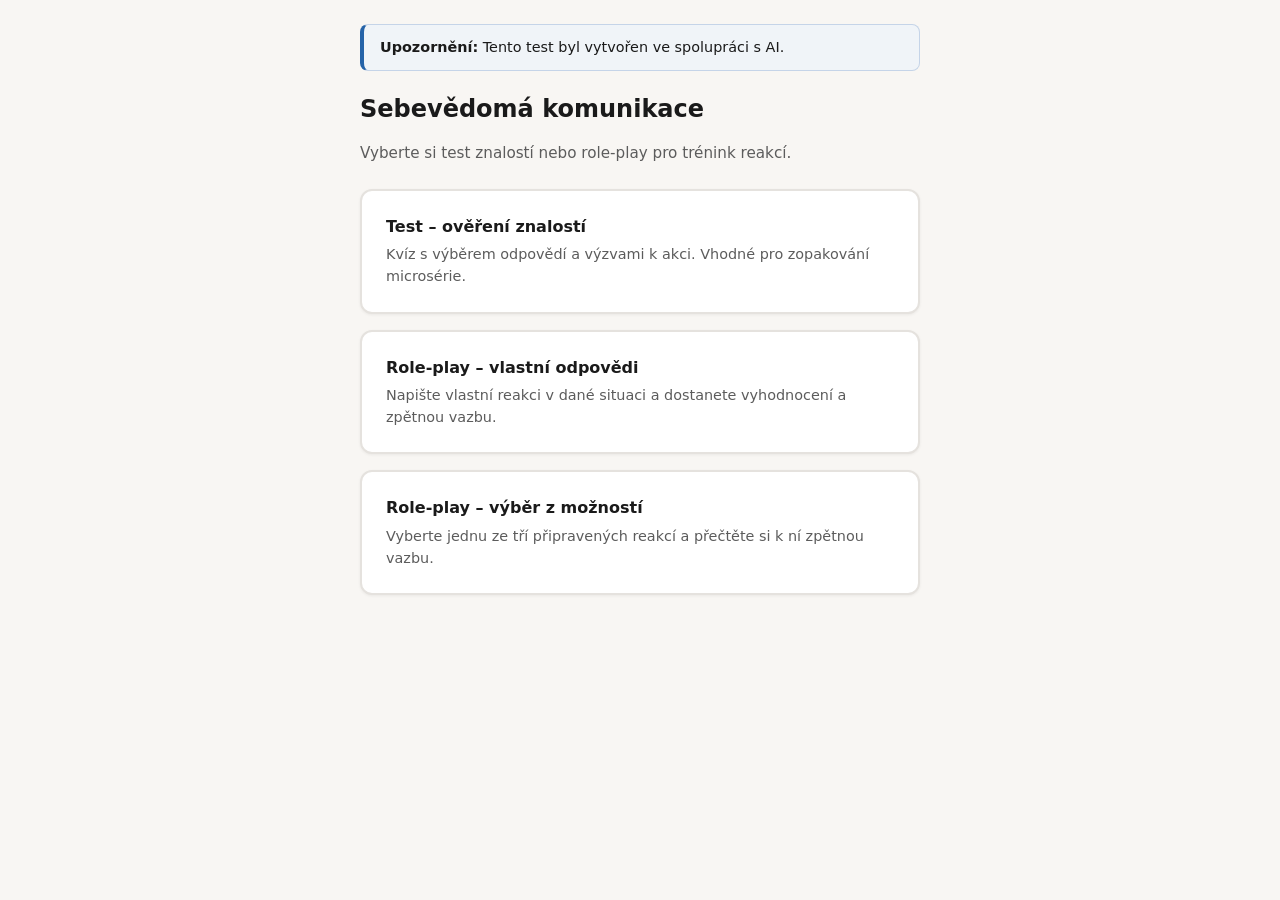
==== index.html @ fa574a8f "Publikovatelná verze testu sebevědomé komunikace. AI upozornění na všech stránkách, Typeform zpětná " ====
<!DOCTYPE html>
<html lang="cs">
<head>
  <meta charset="UTF-8">
  <meta name="viewport" content="width=device-width, initial-scale=1">
  <title>Sebevědomá komunikace</title>
  <link rel="stylesheet" href="site.css">
  <style>
    :root {
      --bg: #f8f6f3;
      --card: #fff;
      --text: #1a1a1a;
      --muted: #5c5c5c;
      --accent: #2563a8;
      --border: #e5e2de;
      --radius: 12px;
      --font: 'Segoe UI', system-ui, sans-serif;
    }
    * { box-sizing: border-box; }
    body {
      font-family: var(--font);
      background: var(--bg);
      color: var(--text);
      line-height: 1.5;
      margin: 0;
      padding: 1.5rem;
      min-height: 100vh;
    }
    .container { max-width: 560px; margin: 0 auto; }
    h1 { font-size: 1.5rem; font-weight: 600; margin: 0 0 0.5rem; }
    .subtitle { color: var(--muted); font-size: 0.95rem; margin-bottom: 1.5rem; }
    .card {
      background: var(--card);
      border-radius: var(--radius);
      padding: 1.5rem;
      margin-bottom: 1rem;
      box-shadow: 0 1px 3px rgba(0,0,0,.06);
      border: 2px solid var(--border);
      text-decoration: none;
      color: inherit;
      display: block;
      transition: border-color .15s, box-shadow .15s;
    }
    .card:hover { border-color: var(--accent); box-shadow: 0 2px 8px rgba(37,99,168,.15); }
    .card strong { display: block; margin-bottom: 0.35rem; }
    .card p { margin: 0; font-size: 0.9rem; color: var(--muted); }
  </style>
</head>
<body>
  <div class="container">
    <div class="ai-notice" role="note">
      <strong>Upozornění:</strong> Tento test byl vytvořen ve spolupráci s AI.
    </div>
    <h1>Sebevědomá komunikace</h1>
    <p class="subtitle">Vyberte si test znalostí nebo role-play pro trénink reakcí.</p>

    <a href="test-sebevedoma-komunikace.html" class="card">
      <strong>Test – ověření znalostí</strong>
      <p>Kvíz s výběrem odpovědí a výzvami k akci. Vhodné pro zopakování microsérie.</p>
    </a>

    <a href="roleplay-free.html" class="card">
      <strong>Role-play – vlastní odpovědi</strong>
      <p>Napište vlastní reakci v dané situaci a dostanete vyhodnocení a zpětnou vazbu.</p>
    </a>

    <a href="roleplay.html" class="card">
      <strong>Role-play – výběr z možností</strong>
      <p>Vyberte jednu ze tří připravených reakcí a přečtěte si k ní zpětnou vazbu.</p>
    </a>
  </div>
</body>
</html>
---- site.css ----
/* Sdílené styly pro veřejnou verzi (GitHub Pages) */

.ai-notice {
  background: #f0f4f8;
  border: 1px solid #c5d4e8;
  border-left: 4px solid #2563a8;
  border-radius: 8px;
  padding: 0.75rem 1rem;
  margin-bottom: 1.25rem;
  font-size: 0.9rem;
  color: #1a1a1a;
  line-height: 1.45;
}

.ai-notice strong {
  font-weight: 600;
}

.typeform-card {
  background: #eaf2fb;
  border: 1px solid #c5d4e8;
  border-left: 4px solid #2563a8;
  border-radius: 12px;
  padding: 1.5rem;
  margin-top: 1.5rem;
  text-align: center;
}

.typeform-card h2 {
  margin: 0 0 0.5rem;
  font-size: 1.15rem;
  color: #1a1a1a;
}

.typeform-card p {
  margin: 0 0 1rem;
  color: #5c5c5c;
  font-size: 0.95rem;
}

.typeform-card .btn-typeform {
  display: inline-block;
  padding: 0.75rem 1.5rem;
  background: #2563a8;
  color: #fff;
  border-radius: 8px;
  font-weight: 600;
  text-decoration: none;
  font-size: 1rem;
}

.typeform-card .btn-typeform:hover {
  filter: brightness(1.05);
}

.typeform-card .typeform-note {
  margin-top: 0.75rem;
  font-size: 0.8rem;
  color: #5c5c5c;
}
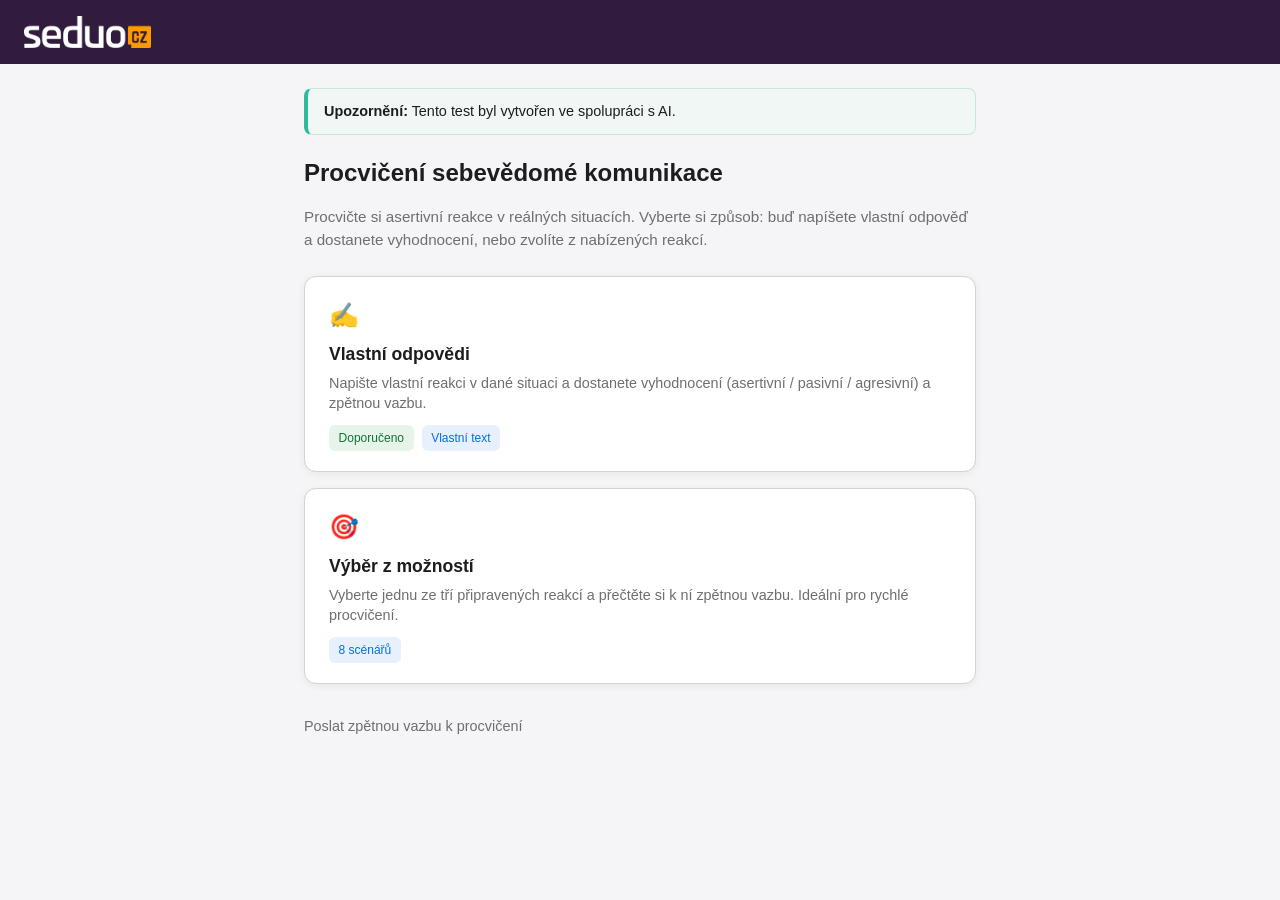
==== commit e1eab1d8: "Obnovit Seduo branding a zjednodušit úvodní stránku. Odstraněn odkaz na kvíz znalostí; fialová hlavi" ====
--- a/index.html
+++ b/index.html
@@ -3,71 +3,42 @@
 <head>
   <meta charset="UTF-8">
   <meta name="viewport" content="width=device-width, initial-scale=1">
-  <title>Sebevědomá komunikace</title>
+  <title>Procvičení sebevědomé komunikace – Seduo</title>
   <link rel="stylesheet" href="site.css">
-  <style>
-    :root {
-      --bg: #f8f6f3;
-      --card: #fff;
-      --text: #1a1a1a;
-      --muted: #5c5c5c;
-      --accent: #2563a8;
-      --border: #e5e2de;
-      --radius: 12px;
-      --font: 'Segoe UI', system-ui, sans-serif;
-    }
-    * { box-sizing: border-box; }
-    body {
-      font-family: var(--font);
-      background: var(--bg);
-      color: var(--text);
-      line-height: 1.5;
-      margin: 0;
-      padding: 1.5rem;
-      min-height: 100vh;
-    }
-    .container { max-width: 560px; margin: 0 auto; }
-    h1 { font-size: 1.5rem; font-weight: 600; margin: 0 0 0.5rem; }
-    .subtitle { color: var(--muted); font-size: 0.95rem; margin-bottom: 1.5rem; }
-    .card {
-      background: var(--card);
-      border-radius: var(--radius);
-      padding: 1.5rem;
-      margin-bottom: 1rem;
-      box-shadow: 0 1px 3px rgba(0,0,0,.06);
-      border: 2px solid var(--border);
-      text-decoration: none;
-      color: inherit;
-      display: block;
-      transition: border-color .15s, box-shadow .15s;
-    }
-    .card:hover { border-color: var(--accent); box-shadow: 0 2px 8px rgba(37,99,168,.15); }
-    .card strong { display: block; margin-bottom: 0.35rem; }
-    .card p { margin: 0; font-size: 0.9rem; color: var(--muted); }
-  </style>
 </head>
 <body>
-  <div class="container">
+  <header class="seduo-header">
+    <img src="Logo%20Seduo%20CZ%20bile.png" alt="Seduo CZ" class="seduo-header-logo">
+  </header>
+  <main class="seduo-main">
     <div class="ai-notice" role="note">
       <strong>Upozornění:</strong> Tento test byl vytvořen ve spolupráci s AI.
     </div>
-    <h1>Sebevědomá komunikace</h1>
-    <p class="subtitle">Vyberte si test znalostí nebo role-play pro trénink reakcí.</p>
 
-    <a href="test-sebevedoma-komunikace.html" class="card">
-      <strong>Test – ověření znalostí</strong>
-      <p>Kvíz s výběrem odpovědí a výzvami k akci. Vhodné pro zopakování microsérie.</p>
-    </a>
+    <h1 class="seduo-title">Procvičení sebevědomé komunikace</h1>
+    <p class="seduo-desc">Procvičte si asertivní reakce v reálných situacích. Vyberte si způsob: buď napíšete vlastní odpověď a dostanete vyhodnocení, nebo zvolíte z nabízených reakcí.</p>
 
-    <a href="roleplay-free.html" class="card">
-      <strong>Role-play – vlastní odpovědi</strong>
-      <p>Napište vlastní reakci v dané situaci a dostanete vyhodnocení a zpětnou vazbu.</p>
-    </a>
+    <div class="exercise-grid">
+      <a href="roleplay-free.html" class="exercise-card">
+        <div class="icon">✍️</div>
+        <div class="title">Vlastní odpovědi</div>
+        <p class="desc">Napište vlastní reakci v dané situaci a dostanete vyhodnocení (asertivní / pasivní / agresivní) a zpětnou vazbu.</p>
+        <div class="badges">
+          <span class="badge recommended">Doporučeno</span>
+          <span class="badge">Vlastní text</span>
+        </div>
+      </a>
+      <a href="roleplay.html" class="exercise-card">
+        <div class="icon">🎯</div>
+        <div class="title">Výběr z možností</div>
+        <p class="desc">Vyberte jednu ze tří připravených reakcí a přečtěte si k ní zpětnou vazbu. Ideální pro rychlé procvičení.</p>
+        <div class="badges"><span class="badge">8 scénářů</span></div>
+      </a>
+    </div>
 
-    <a href="roleplay.html" class="card">
-      <strong>Role-play – výběr z možností</strong>
-      <p>Vyberte jednu ze tří připravených reakcí a přečtěte si k ní zpětnou vazbu.</p>
-    </a>
-  </div>
+    <p class="footer-link">
+      <a href="https://lmc4.typeform.com/to/emV4D50T" target="_blank" rel="noopener noreferrer">Poslat zpětnou vazbu k procvičení</a>
+    </p>
+  </main>
 </body>
 </html>
--- a/site.css
+++ b/site.css
@@ -1,14 +1,102 @@
-/* Sdílené styly pro veřejnou verzi (GitHub Pages) */
-
+/* Seduo branding – sdílené styly (GitHub Pages) */
+
+:root {
+  --seduo-bg: #f5f5f7;
+  --seduo-card: #ffffff;
+  --seduo-text: #1d1d1f;
+  --seduo-muted: #6e6e73;
+  --seduo-accent: #0071e3;
+  --seduo-green: #30B99B;
+  --seduo-header: #321C3D;
+  --seduo-border: #d2d2d7;
+  --seduo-radius: 12px;
+  --seduo-shadow: 0 2px 8px rgba(0, 0, 0, 0.06);
+  --font: -apple-system, BlinkMacSystemFont, 'Segoe UI', Roboto, sans-serif;
+  /* aliasy pro starší šablony v JS */
+  --muted: var(--seduo-muted);
+  --text: var(--seduo-text);
+  --assertive: #137333;
+  --passive: #b45309;
+  --aggressive: #b91c1c;
+}
+
+* { box-sizing: border-box; }
+
+body {
+  font-family: var(--font);
+  background: var(--seduo-bg);
+  color: var(--seduo-text);
+  line-height: 1.5;
+  margin: 0;
+  padding: 0;
+  min-height: 100vh;
+}
+
+.seduo-header {
+  background: var(--seduo-header);
+  padding: 1rem 1.5rem;
+}
+
+.seduo-header-logo {
+  height: 32px;
+  width: auto;
+  display: block;
+}
+
+.seduo-main {
+  padding: 1.5rem;
+  max-width: 720px;
+  margin: 0 auto;
+}
+
+.seduo-title {
+  font-size: 1.5rem;
+  font-weight: 700;
+  margin: 0 0 0.5rem;
+  color: var(--seduo-text);
+}
+
+.seduo-desc {
+  color: var(--seduo-muted);
+  font-size: 0.95rem;
+  margin-bottom: 1.5rem;
+  line-height: 1.5;
+}
+
+.seduo-scenario-title {
+  font-size: 1.35rem;
+  font-weight: 700;
+  margin: 0 0 0.75rem;
+  color: var(--seduo-green);
+}
+
+.back-link {
+  display: inline-block;
+  margin-bottom: 1rem;
+  font-size: 0.9rem;
+  color: var(--seduo-muted);
+  text-decoration: none;
+}
+
+.back-link:hover {
+  text-decoration: underline;
+  color: var(--seduo-text);
+}
+
+.back-links {
+  margin-bottom: 1rem;
+}
+
+/* AI upozornění */
 .ai-notice {
-  background: #f0f4f8;
-  border: 1px solid #c5d4e8;
-  border-left: 4px solid #2563a8;
+  background: #f0f7f5;
+  border: 1px solid #c5e8df;
+  border-left: 4px solid var(--seduo-green);
   border-radius: 8px;
   padding: 0.75rem 1rem;
   margin-bottom: 1.25rem;
   font-size: 0.9rem;
-  color: #1a1a1a;
+  color: var(--seduo-text);
   line-height: 1.45;
 }
 
@@ -16,10 +104,271 @@
   font-weight: 600;
 }
 
+/* Karty výběru na úvodní stránce */
+.exercise-grid {
+  display: flex;
+  flex-direction: column;
+  gap: 1rem;
+}
+
+.exercise-card {
+  display: block;
+  background: var(--seduo-card);
+  border-radius: var(--seduo-radius);
+  padding: 1.25rem 1.5rem;
+  text-decoration: none;
+  color: inherit;
+  border: 1px solid var(--seduo-border);
+  box-shadow: var(--seduo-shadow);
+  transition: border-color 0.2s, box-shadow 0.2s;
+}
+
+.exercise-card:hover {
+  border-color: var(--seduo-green);
+  box-shadow: 0 4px 12px rgba(48, 185, 155, 0.15);
+}
+
+.exercise-card .icon {
+  font-size: 1.5rem;
+  margin-bottom: 0.5rem;
+}
+
+.exercise-card .title {
+  font-size: 1.1rem;
+  font-weight: 600;
+  margin: 0 0 0.35rem;
+}
+
+.exercise-card .desc {
+  font-size: 0.9rem;
+  color: var(--seduo-muted);
+  margin: 0 0 0.75rem;
+  line-height: 1.4;
+}
+
+.exercise-card .badges {
+  display: flex;
+  flex-wrap: wrap;
+  gap: 0.5rem;
+}
+
+.badge {
+  font-size: 0.75rem;
+  padding: 0.25rem 0.6rem;
+  border-radius: 6px;
+  background: #e8f0fe;
+  color: var(--seduo-accent);
+  font-weight: 500;
+}
+
+.badge.recommended {
+  background: #e6f4ea;
+  color: #137333;
+}
+
+.footer-link {
+  margin-top: 2rem;
+  font-size: 0.9rem;
+}
+
+.footer-link a {
+  color: var(--seduo-muted);
+  text-decoration: none;
+}
+
+.footer-link a:hover {
+  text-decoration: underline;
+}
+
+/* Role-play komponenty */
+.card {
+  background: var(--seduo-card);
+  border-radius: var(--seduo-radius);
+  padding: 1.25rem 1.5rem;
+  margin-bottom: 1rem;
+  border: 1px solid var(--seduo-border);
+  box-shadow: var(--seduo-shadow);
+}
+
+.card-clickable {
+  cursor: pointer;
+  transition: border-color 0.2s, box-shadow 0.2s;
+}
+
+.card-clickable:hover {
+  border-color: var(--seduo-green);
+  box-shadow: 0 4px 12px rgba(48, 185, 155, 0.12);
+}
+
+.partner-bubble {
+  background: var(--seduo-card);
+  border-left: 4px solid var(--seduo-green);
+  padding: 1rem 1.25rem;
+  border-radius: 8px;
+  margin-bottom: 1.25rem;
+  border: 1px solid var(--seduo-border);
+}
+
+.partner-bubble .who {
+  font-size: 0.8rem;
+  color: var(--seduo-muted);
+  margin-bottom: 0.35rem;
+}
+
+.option-btn {
+  display: block;
+  width: 100%;
+  text-align: left;
+  padding: 1rem 1.25rem;
+  margin-bottom: 0.5rem;
+  border: 1px solid var(--seduo-border);
+  border-radius: 8px;
+  background: var(--seduo-card);
+  font-family: inherit;
+  font-size: 0.95rem;
+  cursor: pointer;
+  transition: border-color 0.15s, background 0.15s;
+}
+
+.option-btn:hover {
+  border-color: var(--seduo-green);
+  background: #e0f2ef;
+}
+
+.option-btn .option-label {
+  font-size: 0.8rem;
+  color: var(--seduo-muted);
+  margin-bottom: 0.35rem;
+}
+
+.your-reply {
+  margin-top: 1rem;
+  padding: 1rem;
+  border-radius: 8px;
+  background: #f0f7f5;
+  border: 1px solid var(--seduo-border);
+}
+
+.your-reply .label {
+  font-size: 0.8rem;
+  color: var(--seduo-muted);
+  margin-bottom: 0.35rem;
+}
+
+.feedback {
+  margin-top: 1rem;
+  padding: 1rem 1.25rem;
+  border-radius: 8px;
+  font-weight: 500;
+}
+
+.feedback.assertive {
+  background: #e6f4ea;
+  color: var(--assertive);
+  border: 1px solid #81c995;
+}
+
+.feedback.passive {
+  background: #fef7e0;
+  color: #92400e;
+  border: 1px solid #fcd34d;
+}
+
+.feedback.aggressive {
+  background: #fce8e6;
+  color: var(--aggressive);
+  border: 1px solid #f5a5a5;
+}
+
+.feedback.unclear {
+  background: #f3f4f6;
+  color: #374151;
+  border: 1px solid #d1d5db;
+}
+
+.microkurz-hint {
+  margin-top: 0.75rem;
+  padding: 0.6rem 0.9rem;
+  background: #fff;
+  border-radius: 6px;
+  border: 1px solid var(--seduo-border);
+  font-weight: 400;
+  font-size: 0.9rem;
+}
+
+.microkurz-hint strong {
+  color: var(--seduo-green);
+}
+
+.scenario-tag {
+  display: inline-block;
+  font-size: 0.75rem;
+  color: var(--seduo-muted);
+  background: #f0f0ee;
+  padding: 0.2rem 0.6rem;
+  border-radius: 4px;
+  margin-left: 0.5rem;
+  font-weight: 500;
+}
+
+.btn {
+  display: inline-block;
+  padding: 0.75rem 1.5rem;
+  background: var(--seduo-green);
+  color: #fff;
+  border: none;
+  border-radius: 8px;
+  font-family: inherit;
+  font-size: 1rem;
+  font-weight: 600;
+  cursor: pointer;
+  margin-top: 0.5rem;
+  margin-right: 0.5rem;
+  text-decoration: none;
+}
+
+.btn:hover {
+  filter: brightness(1.05);
+}
+
+.btn-secondary {
+  background: var(--seduo-border);
+  color: var(--seduo-text);
+}
+
+.btn:disabled {
+  opacity: 0.6;
+  cursor: not-allowed;
+}
+
+.hidden {
+  display: none !important;
+}
+
+.section-title {
+  font-size: 1rem;
+  font-weight: 600;
+  margin-bottom: 0.75rem;
+}
+
+.context-block {
+  color: var(--seduo-text);
+  font-size: 0.95rem;
+  margin-bottom: 1rem;
+  line-height: 1.5;
+}
+
+.subtitle {
+  color: var(--seduo-muted);
+  font-size: 0.95rem;
+  margin-bottom: 1.5rem;
+}
+
+/* Typeform karta */
 .typeform-card {
-  background: #eaf2fb;
-  border: 1px solid #c5d4e8;
-  border-left: 4px solid #2563a8;
+  background: #e0f2ef;
+  border: 1px solid #c5e8df;
+  border-left: 4px solid var(--seduo-green);
   border-radius: 12px;
   padding: 1.5rem;
   margin-top: 1.5rem;
@@ -29,19 +378,19 @@
 .typeform-card h2 {
   margin: 0 0 0.5rem;
   font-size: 1.15rem;
-  color: #1a1a1a;
+  color: var(--seduo-text);
 }
 
 .typeform-card p {
   margin: 0 0 1rem;
-  color: #5c5c5c;
+  color: var(--seduo-muted);
   font-size: 0.95rem;
 }
 
 .typeform-card .btn-typeform {
   display: inline-block;
   padding: 0.75rem 1.5rem;
-  background: #2563a8;
+  background: var(--seduo-green);
   color: #fff;
   border-radius: 8px;
   font-weight: 600;
@@ -56,5 +405,56 @@
 .typeform-card .typeform-note {
   margin-top: 0.75rem;
   font-size: 0.8rem;
-  color: #5c5c5c;
-}
+  color: var(--seduo-muted);
+}
+
+.textarea-wrap {
+  margin-bottom: 1rem;
+}
+
+.textarea-wrap label {
+  display: block;
+  font-weight: 600;
+  margin-bottom: 0.5rem;
+  font-size: 0.95rem;
+}
+
+.textarea-wrap textarea {
+  width: 100%;
+  min-height: 100px;
+  padding: 1rem;
+  border: 2px solid var(--seduo-border);
+  border-radius: 8px;
+  font-family: inherit;
+  font-size: 0.95rem;
+  resize: vertical;
+}
+
+.textarea-wrap textarea:focus {
+  outline: none;
+  border-color: var(--seduo-green);
+}
+
+.eval-badge {
+  display: inline-block;
+  padding: 0.25rem 0.75rem;
+  border-radius: 6px;
+  font-size: 0.9rem;
+  font-weight: 600;
+  margin-bottom: 0.5rem;
+}
+
+.eval-badge.assertive { background: #e6f4ea; color: var(--assertive); }
+.eval-badge.passive { background: #fef7e0; color: #92400e; }
+.eval-badge.aggressive { background: #fce8e6; color: var(--aggressive); }
+.eval-badge.unclear { background: #e5e7eb; color: #374151; }
+
+.tip {
+  font-size: 0.9rem;
+  margin-top: 0.75rem;
+  color: var(--seduo-muted);
+}
+
+.tip strong {
+  color: var(--seduo-text);
+}
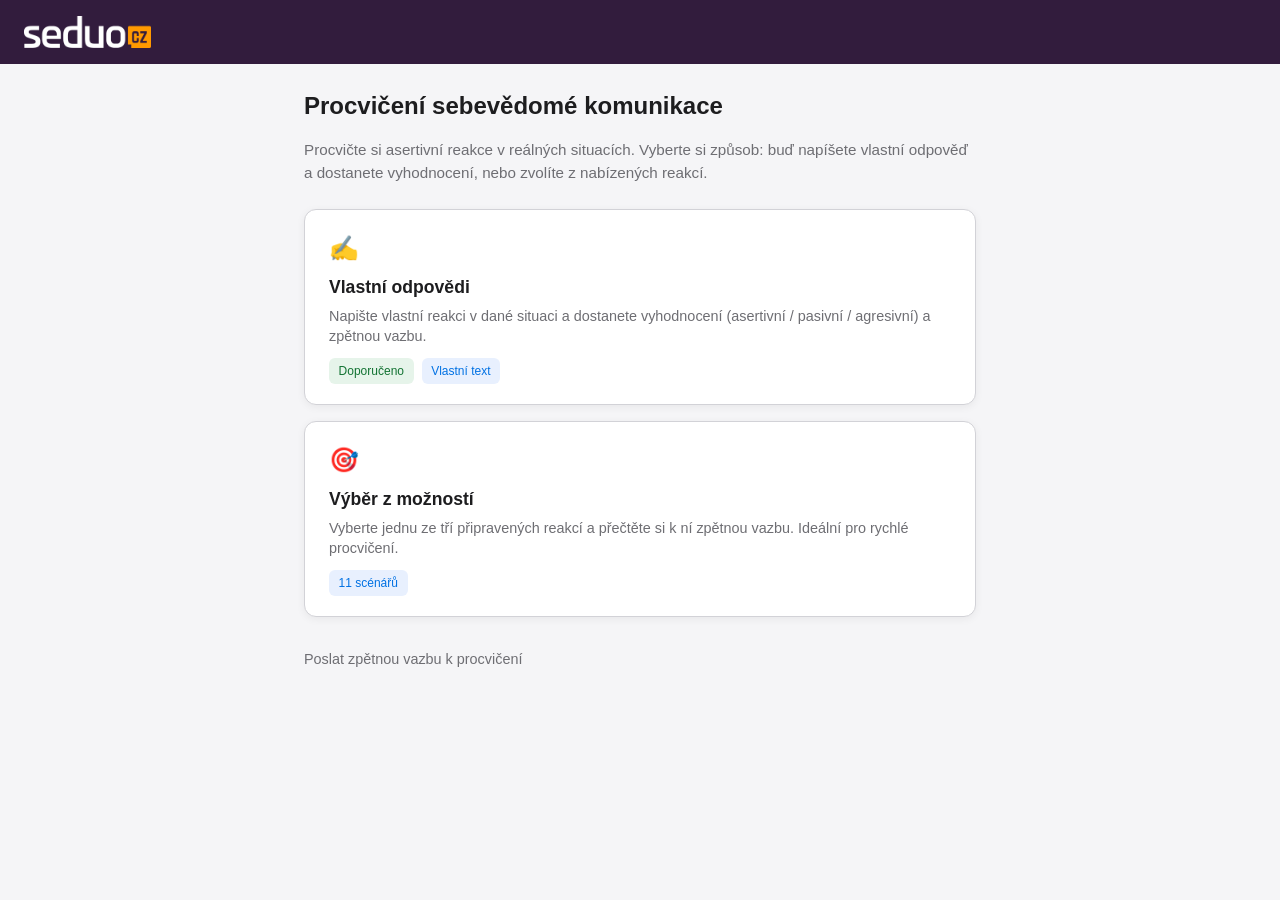
==== commit 1564ba46: "Upravit role-play UI a doplnit dokumentaci k revizi textů. Odstranit AI banner a microkurz štítky, o" ====
--- a/index.html
+++ b/index.html
@@ -11,10 +11,6 @@
     <img src="Logo%20Seduo%20CZ%20bile.png" alt="Seduo CZ" class="seduo-header-logo">
   </header>
   <main class="seduo-main">
-    <div class="ai-notice" role="note">
-      <strong>Upozornění:</strong> Tento test byl vytvořen ve spolupráci s AI.
-    </div>
-
     <h1 class="seduo-title">Procvičení sebevědomé komunikace</h1>
     <p class="seduo-desc">Procvičte si asertivní reakce v reálných situacích. Vyberte si způsob: buď napíšete vlastní odpověď a dostanete vyhodnocení, nebo zvolíte z nabízených reakcí.</p>
 
@@ -32,7 +28,7 @@
         <div class="icon">🎯</div>
         <div class="title">Výběr z možností</div>
         <p class="desc">Vyberte jednu ze tří připravených reakcí a přečtěte si k ní zpětnou vazbu. Ideální pro rychlé procvičení.</p>
-        <div class="badges"><span class="badge">8 scénářů</span></div>
+        <div class="badges"><span class="badge">11 scénářů</span></div>
       </a>
     </div>
 
--- a/site.css
+++ b/site.css
@@ -87,23 +87,6 @@
   margin-bottom: 1rem;
 }
 
-/* AI upozornění */
-.ai-notice {
-  background: #f0f7f5;
-  border: 1px solid #c5e8df;
-  border-left: 4px solid var(--seduo-green);
-  border-radius: 8px;
-  padding: 0.75rem 1rem;
-  margin-bottom: 1.25rem;
-  font-size: 0.9rem;
-  color: var(--seduo-text);
-  line-height: 1.45;
-}
-
-.ai-notice strong {
-  font-weight: 600;
-}
-
 /* Karty výběru na úvodní stránce */
 .exercise-grid {
   display: flex;
@@ -284,31 +267,6 @@
   background: #f3f4f6;
   color: #374151;
   border: 1px solid #d1d5db;
-}
-
-.microkurz-hint {
-  margin-top: 0.75rem;
-  padding: 0.6rem 0.9rem;
-  background: #fff;
-  border-radius: 6px;
-  border: 1px solid var(--seduo-border);
-  font-weight: 400;
-  font-size: 0.9rem;
-}
-
-.microkurz-hint strong {
-  color: var(--seduo-green);
-}
-
-.scenario-tag {
-  display: inline-block;
-  font-size: 0.75rem;
-  color: var(--seduo-muted);
-  background: #f0f0ee;
-  padding: 0.2rem 0.6rem;
-  border-radius: 4px;
-  margin-left: 0.5rem;
-  font-weight: 500;
 }
 
 .btn {
@@ -458,3 +416,166 @@
 .tip strong {
   color: var(--seduo-text);
 }
+
+/* Role-play – výběr variant (původní vizuál) */
+.roleplay-intro-prep {
+  margin-bottom: 1rem;
+}
+
+.dialogue-container {
+  background: var(--seduo-card);
+  border-radius: 14px;
+  padding: 1.25rem 1.5rem;
+  margin-bottom: 1.5rem;
+  border: 1px solid var(--seduo-border);
+  box-shadow: var(--seduo-shadow);
+}
+
+.dialogue {
+  margin-bottom: 0.5rem;
+}
+
+.chat-row {
+  display: flex;
+  align-items: flex-end;
+  gap: 0.5rem;
+  margin-bottom: 1rem;
+}
+
+.chat-row.partner {
+  justify-content: flex-start;
+}
+
+.chat-row.you {
+  justify-content: flex-end;
+}
+
+.chat-avatar {
+  width: 36px;
+  height: 36px;
+  border-radius: 10px;
+  display: flex;
+  align-items: center;
+  justify-content: center;
+  font-size: 1.25rem;
+  flex-shrink: 0;
+}
+
+.chat-row.partner .chat-avatar {
+  background: #e8e8ed;
+}
+
+.chat-row.you .chat-avatar {
+  background: rgba(48, 185, 155, 0.2);
+}
+
+.chat-bubble {
+  max-width: 85%;
+  padding: 0.9rem 1.1rem;
+  font-size: 0.95rem;
+  line-height: 1.45;
+}
+
+.chat-row.partner .chat-bubble {
+  background: var(--seduo-card);
+  color: var(--seduo-text);
+  border: 1px solid var(--seduo-border);
+  border-radius: 14px 14px 14px 4px;
+  box-shadow: 0 1px 2px rgba(0, 0, 0, 0.04);
+}
+
+.chat-row.you .chat-bubble {
+  background: var(--seduo-green);
+  color: #fff;
+  border-radius: 14px 14px 4px 14px;
+  box-shadow: 0 1px 2px rgba(0, 0, 0, 0.08);
+}
+
+.choice-label {
+  font-size: 1rem;
+  font-weight: 700;
+  margin: 1.25rem 0 0.75rem;
+  color: var(--seduo-green);
+  text-align: center;
+}
+
+.roleplay-options .option-btn {
+  display: flex;
+  align-items: center;
+  gap: 1rem;
+  width: 100%;
+  text-align: left;
+  padding: 1rem 1.25rem;
+  margin-bottom: 0.75rem;
+  border: 1px solid var(--seduo-border);
+  border-radius: 12px;
+  background: var(--seduo-card);
+  font-family: inherit;
+  font-size: 0.95rem;
+  cursor: pointer;
+  transition: border-color 0.2s, box-shadow 0.2s;
+  box-shadow: 0 1px 3px rgba(0, 0, 0, 0.06);
+}
+
+.roleplay-options .option-btn:hover:not(:disabled) {
+  border-color: var(--seduo-green);
+  box-shadow: 0 4px 12px rgba(48, 185, 155, 0.15);
+}
+
+.roleplay-options .option-btn .opt-num {
+  width: 28px;
+  height: 28px;
+  border-radius: 50%;
+  background: #e0f2ef;
+  border: 2px solid var(--seduo-green);
+  color: var(--seduo-green);
+  font-weight: 700;
+  font-size: 0.9rem;
+  display: flex;
+  align-items: center;
+  justify-content: center;
+  flex-shrink: 0;
+}
+
+.roleplay-options .option-btn .opt-text {
+  flex: 1;
+  color: var(--seduo-text);
+}
+
+.roleplay-options .option-btn .opt-label {
+  display: none;
+}
+
+.roleplay-options .option-btn.selected {
+  border: 2px solid var(--seduo-green);
+  background: #e0f2ef;
+  box-shadow: 0 2px 8px rgba(48, 185, 155, 0.2);
+}
+
+.roleplay-options .option-btn.selected .opt-num {
+  background: var(--seduo-green);
+  color: #fff;
+}
+
+.roleplay-options .option-btn.selected::after {
+  content: ' ✓ Vaše volba';
+  margin-left: auto;
+  font-size: 0.85rem;
+  font-weight: 600;
+  color: var(--seduo-green);
+  flex-shrink: 0;
+}
+
+.roleplay-options .option-btn:disabled {
+  cursor: default;
+}
+
+#step-actions {
+  margin-top: 1rem;
+}
+
+.step-progress {
+  margin-bottom: 0.5rem;
+  font-size: 0.9rem;
+  color: var(--seduo-muted);
+}
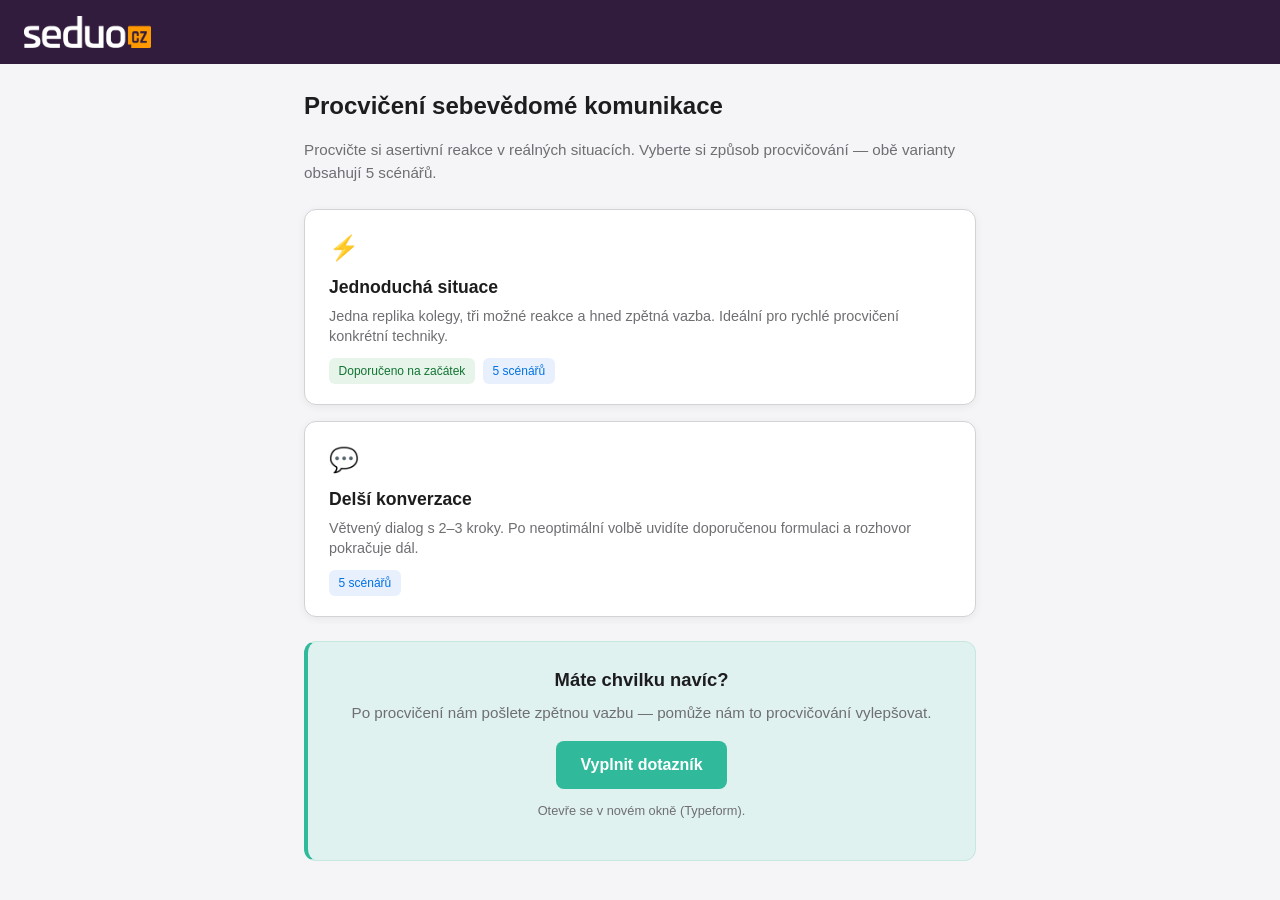
==== commit 34ce9712: "Nahradit procvičování dvěma režimy: jednoduché situace a větvené konverzace. Student si na úvodní st" ====
--- a/index.html
+++ b/index.html
@@ -12,29 +12,32 @@
   </header>
   <main class="seduo-main">
     <h1 class="seduo-title">Procvičení sebevědomé komunikace</h1>
-    <p class="seduo-desc">Procvičte si asertivní reakce v reálných situacích. Vyberte si způsob: buď napíšete vlastní odpověď a dostanete vyhodnocení, nebo zvolíte z nabízených reakcí.</p>
+    <p class="seduo-desc">Procvičte si asertivní reakce v reálných situacích. Vyberte si způsob procvičování — obě varianty obsahují 5 scénářů.</p>
 
     <div class="exercise-grid">
-      <a href="roleplay-free.html" class="exercise-card">
-        <div class="icon">✍️</div>
-        <div class="title">Vlastní odpovědi</div>
-        <p class="desc">Napište vlastní reakci v dané situaci a dostanete vyhodnocení (asertivní / pasivní / agresivní) a zpětnou vazbu.</p>
+      <a href="roleplay.html" class="exercise-card">
+        <div class="icon">⚡</div>
+        <div class="title">Jednoduchá situace</div>
+        <p class="desc">Jedna replika kolegy, tři možné reakce a hned zpětná vazba. Ideální pro rychlé procvičení konkrétní techniky.</p>
         <div class="badges">
-          <span class="badge recommended">Doporučeno</span>
-          <span class="badge">Vlastní text</span>
+          <span class="badge recommended">Doporučeno na začátek</span>
+          <span class="badge">5 scénářů</span>
         </div>
       </a>
-      <a href="roleplay.html" class="exercise-card">
-        <div class="icon">🎯</div>
-        <div class="title">Výběr z možností</div>
-        <p class="desc">Vyberte jednu ze tří připravených reakcí a přečtěte si k ní zpětnou vazbu. Ideální pro rychlé procvičení.</p>
-        <div class="badges"><span class="badge">11 scénářů</span></div>
+      <a href="roleplay-branched.html" class="exercise-card">
+        <div class="icon">💬</div>
+        <div class="title">Delší konverzace</div>
+        <p class="desc">Větvený dialog s 2–3 kroky. Po neoptimální volbě uvidíte doporučenou formulaci a rozhovor pokračuje dál.</p>
+        <div class="badges"><span class="badge">5 scénářů</span></div>
       </a>
     </div>
 
-    <p class="footer-link">
-      <a href="https://lmc4.typeform.com/to/emV4D50T" target="_blank" rel="noopener noreferrer">Poslat zpětnou vazbu k procvičení</a>
-    </p>
+    <div class="typeform-card">
+      <h2>Máte chvilku navíc?</h2>
+      <p>Po procvičení nám pošlete zpětnou vazbu — pomůže nám to procvičování vylepšovat.</p>
+      <a class="btn-typeform" href="https://lmc4.typeform.com/to/emV4D50T" target="_blank" rel="noopener noreferrer">Vyplnit dotazník</a>
+      <p class="typeform-note">Otevře se v novém okně (Typeform).</p>
+    </div>
   </main>
 </body>
 </html>
--- a/site.css
+++ b/site.css
@@ -579,3 +579,79 @@
   font-size: 0.9rem;
   color: var(--seduo-muted);
 }
+
+.suboptimal-panel {
+  margin-top: 1rem;
+  padding: 1rem 1.25rem;
+  border-radius: 8px;
+  background: #fef7e0;
+  border: 1px solid #fcd34d;
+  color: #78350f;
+}
+
+.suboptimal-title {
+  font-weight: 700;
+  margin: 0 0 0.75rem;
+}
+
+.suboptimal-label {
+  font-size: 0.85rem;
+  font-weight: 600;
+  margin: 0 0 0.35rem;
+}
+
+.recommended-text {
+  font-style: italic;
+  margin: 0 0 0.75rem;
+  line-height: 1.45;
+}
+
+.recommended-why {
+  font-size: 0.9rem;
+  margin: 0;
+  line-height: 1.45;
+}
+
+.ending-summary {
+  background: var(--seduo-card);
+  border: 1px solid var(--seduo-border);
+  border-radius: var(--seduo-radius);
+  padding: 1.25rem 1.5rem;
+  margin-bottom: 1rem;
+  line-height: 1.5;
+}
+
+.microkurz-panel {
+  background: #e0f2ef;
+  border: 1px solid #c5e8df;
+  border-left: 4px solid var(--seduo-green);
+  border-radius: var(--seduo-radius);
+  padding: 1.25rem 1.5rem;
+  margin-bottom: 1.5rem;
+}
+
+.microkurz-intro {
+  margin: 0 0 0.75rem;
+  font-weight: 600;
+}
+
+.microkurz-item {
+  margin: 0 0 0.75rem;
+}
+
+.microkurz-item:last-child {
+  margin-bottom: 0;
+}
+
+.microkurz-lecturer {
+  font-size: 0.9rem;
+  color: var(--seduo-muted);
+}
+
+.chat-who {
+  display: block;
+  font-size: 0.75rem;
+  color: var(--seduo-muted);
+  margin-bottom: 0.25rem;
+  font-weight: 600;
+}
